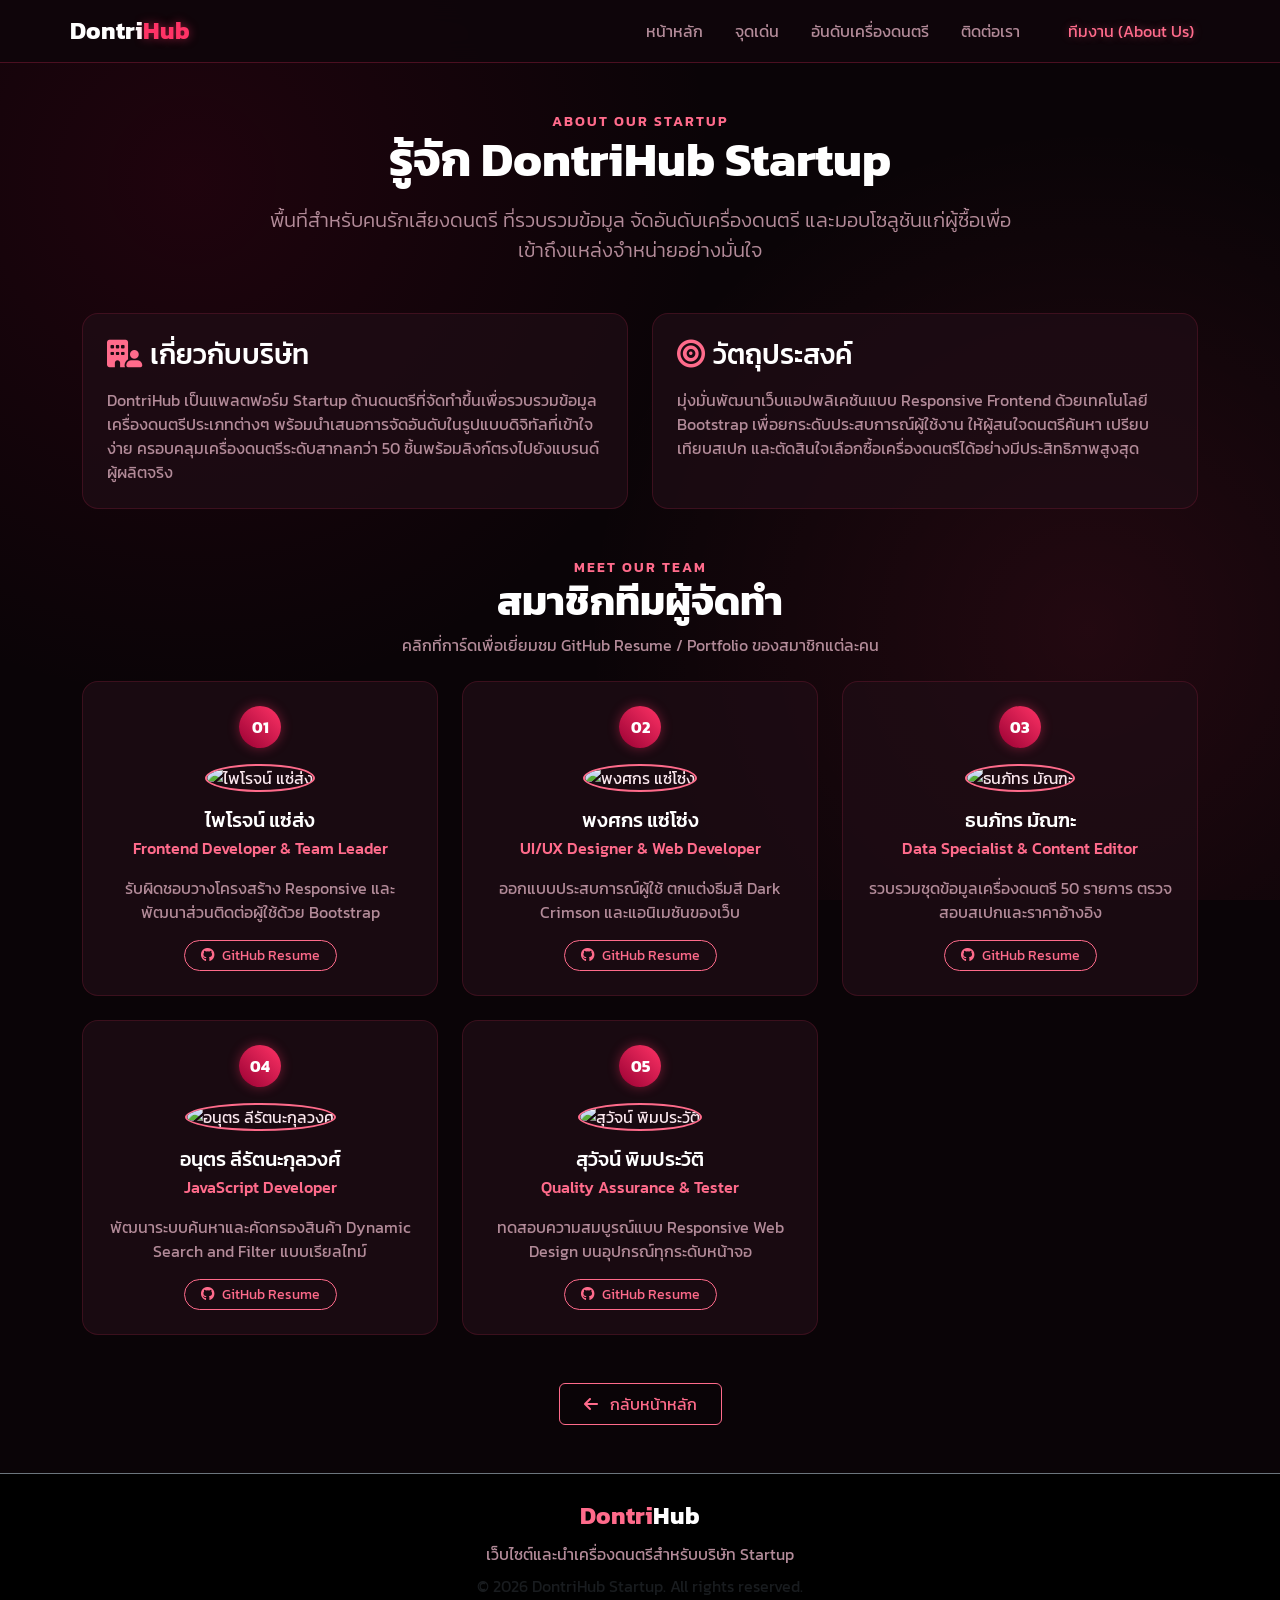
==== about.html @ ffc04650 "Add files via upload" ====
<!DOCTYPE html>
<html lang="th">

<head>
    <meta charset="UTF-8">
    <meta name="viewport" content="width=device-width, initial-scale=1.0">
    <title>Team Members & About Us - DontriHub</title>

    <!-- Bootstrap 5 CSS -->
    <link href="https://cdn.jsdelivr.net/npm/bootstrap@5.3.2/dist/css/bootstrap.min.css" rel="stylesheet">

    <!-- Google Fonts & Font Awesome -->
    <link href="https://fonts.googleapis.com/css2?family=Kanit:wght@300;400;500;600;700&display=swap" rel="stylesheet">
    <link rel="stylesheet" href="https://cdnjs.cloudflare.com/ajax/libs/font-awesome/6.4.0/css/all.min.css">

    <!-- Custom CSS -->
    <link rel="stylesheet" href="style.css">
</head>

<body>

    <!-- Header / Navbar -->
    <header class="sticky-top bg-dark-nav">
        <nav class="navbar navbar-expand-lg navbar-dark container py-2">
            <a class="navbar-brand logo fw-bold" href="index.html">Dontri<span>Hub</span></a>
            <button class="navbar-toggler" type="button" data-bs-toggle="collapse" data-bs-target="#navbarNav">
                <span class="navbar-toggler-icon"></span>
            </button>
            <div class="collapse navbar-collapse" id="navbarNav">
                <ul class="navbar-nav ms-auto align-items-center gap-lg-3">
                    <li class="nav-item"><a class="nav-link" href="index.html#header">หน้าหลัก</a></li>
                    <li class="nav-item"><a class="nav-link" href="index.html#features">จุดเด่น</a></li>
                    <li class="nav-item"><a class="nav-link" href="index.html#catalog">อันดับเครื่องดนตรี</a></li>
                    <li class="nav-item"><a class="nav-link" href="index.html#contact">ติดต่อเรา</a></li>
                    <li class="nav-item"><a class="nav-link btn btn-outline-pink px-3 active ms-lg-2 mt-2 mt-lg-0"
                            href="about.html">ทีมงาน (About Us)</a></li>
                </ul>
            </div>
        </nav>
    </header>

    <!-- MAIN CONTAINER FOR ABOUT & TEAM MEMBERS -->
    <main class="py-5">
        <div class="container">

            <!-- SECTION: COMPANY ABOUT -->
            <div class="text-center mb-5">
                <div class="sub-tag">ABOUT OUR STARTUP</div>
                <h1 class="display-5 fw-bold text-white mb-3">รู้จัก DontriHub Startup</h1>
                <p class="lead text-sub col-lg-8 mx-auto">พื้นที่สำหรับคนรักเสียงดนตรี ที่รวบรวมข้อมูล
                    จัดอันดับเครื่องดนตรี และมอบโซลูชันแก่ผู้ซื้อเพื่อเข้าถึงแหล่งจำหน่ายอย่างมั่นใจ</p>
            </div>

            <div class="row g-4 mb-5">
                <div class="col-md-6">
                    <div class="info-card p-4 h-100 rounded-4">
                        <h3 class="text-white mb-3"><i
                                class="fa-solid fa-building-user text-pink me-2"></i>เกี่ยวกับบริษัท</h3>
                        <p class="text-sub mb-0">DontriHub เป็นแพลตฟอร์ม Startup
                            ด้านดนตรีที่จัดทำขึ้นเพื่อรวบรวมข้อมูลเครื่องดนตรีประเภทต่างๆ
                            พร้อมนำเสนอการจัดอันดับในรูปแบบดิจิทัลที่เข้าใจง่าย ครอบคลุมเครื่องดนตรีระดับสากลกว่า 50
                            ชิ้นพร้อมลิงก์ตรงไปยังแบรนด์ผู้ผลิตจริง</p>
                    </div>
                </div>
                <div class="col-md-6">
                    <div class="info-card p-4 h-100 rounded-4">
                        <h3 class="text-white mb-3"><i class="fa-solid fa-bullseye text-pink me-2"></i>วัตถุประสงค์</h3>
                        <p class="text-sub mb-0">มุ่งมั่นพัฒนาเว็บแอปพลิเคชันแบบ Responsive Frontend ด้วยเทคโนโลยี
                            Bootstrap เพื่อยกระดับประสบการณ์ผู้ใช้งาน ให้ผู้สนใจดนตรีค้นหา เปรียบเทียบสเปก
                            และตัดสินใจเลือกซื้อเครื่องดนตรีได้อย่างมีประสิทธิภาพสูงสุด</p>
                    </div>
                </div>
            </div>

            <!-- SECTION: TEAM MEMBERS PAGE (3 row Desktop, 2 row Tablet, 1 row Mobile Requirement) -->
            <div class="text-center mb-4">
                <div class="sub-tag">MEET OUR TEAM</div>
                <h2 class="display-6 fw-bold text-white">สมาชิกทีมผู้จัดทำ</h2>
                <p class="text-sub">คลิกที่การ์ดเพื่อเยี่ยมชม GitHub Resume / Portfolio ของสมาชิกแต่ละคน</p>
            </div>

            <!-- Responsive Grid: Desktop col-lg-4 (3 per row), Tablet col-md-6 (2 per row), Mobile col-12 (1 per row) -->
            <div class="row g-4">
                <!-- Member 1 -->
                <div class="col-lg-4 col-md-6 col-12">
                    <div class="team-card p-4 rounded-4 h-100 text-center">
                        <div class="member-num mx-auto mb-3">01</div>
                        <img src="https://6840060624.github.io/resume/profile.png"
                            alt="ไพโรจน์ แซ่ส่ง" class="member-img rounded-circle mb-3">
                        <h5 class="text-white mb-1">ไพโรจน์ แซ่ส่ง</h5>
                        <p class="text-pink fw-medium mb-3">Frontend Developer & Team Leader</p>
                        <p class="text-sub fs-6 mb-3">รับผิดชอบวางโครงสร้าง Responsive และพัฒนาส่วนติดต่อผู้ใช้ด้วย
                            Bootstrap</p>
                        <a href="https://6840060624.github.io/resume/?classId=8edba749-00ff-4419-bfad-eb524bf9bf3a&assignmentId=7cbeefea-71c9-49ce-b00a-52d66245e713&submissionId=04a38ff7-b4b9-1546-bc8c-7e1be728fe62" target="_blank"
                            class="btn btn-sm btn-outline-pink rounded-pill px-3"><i
                                class="fa-brands fa-github me-1"></i> GitHub Resume</a>
                    </div>
                </div>

                <!-- Member 2 -->
                <div class="col-lg-4 col-md-6 col-12">
                    <div class="team-card p-4 rounded-4 h-100 text-center">
                        <div class="member-num mx-auto mb-3">02</div>
                        <img src="https://6840060616.github.io/resume/Peng.jpeg"
                            alt="พงศกร แซ่โซ่ง" class="member-img rounded-circle mb-3">
                        <h5 class="text-white mb-1">พงศกร แซ่โซ่ง</h5>
                        <p class="text-pink fw-medium mb-3">UI/UX Designer & Web Developer</p>
                        <p class="text-sub fs-6 mb-3">ออกแบบประสบการณ์ผู้ใช้ ตกแต่งธีมสี Dark Crimson
                            และแอนิเมชันของเว็บ</p>
                        <a href="https://6840060616.github.io/resume/" target="_blank"
                            class="btn btn-sm btn-outline-pink rounded-pill px-3"><i
                                class="fa-brands fa-github me-1"></i> GitHub Resume</a>
                    </div>
                </div>

                <!-- Member 3 -->
                <div class="col-lg-4 col-md-6 col-12">
                    <div class="team-card p-4 rounded-4 h-100 text-center">
                        <div class="member-num mx-auto mb-3">03</div>
                        <img src="https://6840010635.github.io/resume/tiger.jpeg"
                            alt="ธนภัทร มัณฑะ" class="member-img rounded-circle mb-3">
                        <h5 class="text-white mb-1">ธนภัทร มัณฑะ</h5>
                        <p class="text-pink fw-medium mb-3">Data Specialist & Content Editor</p>
                        <p class="text-sub fs-6 mb-3">รวบรวมชุดข้อมูลเครื่องดนตรี 50 รายการ ตรวจสอบสเปกและราคาอ้างอิง
                        </p>
                        <a href="https://6840010635.github.io/resume/" target="_blank"
                            class="btn btn-sm btn-outline-pink rounded-pill px-3"><i
                                class="fa-brands fa-github me-1"></i> GitHub Resume</a>
                    </div>
                </div>

                <!-- Member 4 -->
                <div class="col-lg-4 col-md-6 col-12">
                    <div class="team-card p-4 rounded-4 h-100 text-center">
                        <div class="member-num mx-auto mb-3">04</div>
                        <img src="https://6840060632.github.io/resume/assets/images/profile.jpg"
                            alt="อนุตร ลีรัตนะกุลวงศ์" class="member-img rounded-circle mb-3">
                        <h5 class="text-white mb-1">อนุตร ลีรัตนะกุลวงศ์</h5>
                        <p class="text-pink fw-medium mb-3">JavaScript Developer</p>
                        <p class="text-sub fs-6 mb-3">พัฒนาระบบค้นหาและคัดกรองสินค้า Dynamic Search and Filter
                            แบบเรียลไทม์</p>
                        <a href="https://6840060632.github.io/resume/" target="_blank"
                            class="btn btn-sm btn-outline-pink rounded-pill px-3"><i
                                class="fa-brands fa-github me-1"></i> GitHub Resume</a>
                    </div>
                </div>

                <!-- Member 5 -->
                <div class="col-lg-4 col-md-6 col-12">
                    <div class="team-card p-4 rounded-4 h-100 text-center">
                        <div class="member-num mx-auto mb-3">05</div>
                        <img src="https://mennoy2002-droid.github.io/RESUME/%E0%B8%A0%E0%B8%B2%E0%B8%9E.png"
                            alt="สุวัจน์ พิมประวัติ" class="member-img rounded-circle mb-3">
                        <h5 class="text-white mb-1">สุวัจน์ พิมประวัติ</h5>
                        <p class="text-pink fw-medium mb-3">Quality Assurance & Tester</p>
                        <p class="text-sub fs-6 mb-3">ทดสอบความสมบูรณ์แบบ Responsive Web Design บนอุปกรณ์ทุกระดับหน้าจอ
                        </p>
                        <a href="https://mennoy2002-droid.github.io/RESUME/index.html?classId=8edba749-00ff-4419-bfad-eb524bf9bf3a&assignmentId=7cbeefea-71c9-49ce-b00a-52d66245e713&submissionId=786909f5-c47a-9a5e-618a-8c4522b36c8c#skills"
                            class="btn btn-sm btn-outline-pink rounded-pill px-3"><i
                                class="fa-brands fa-github me-1"></i> GitHub Resume</a>
                    </div>
                </div>
            </div>

            <div class="text-center mt-5">
                <a href="index.html" class="btn btn-outline-pink px-4 py-2"><i class="fa-solid fa-arrow-left me-2"></i>
                    กลับหน้าหลัก</a>
            </div>

        </div>
    </main>

    <!-- Footer -->
    <footer class="py-4 bg-black border-top border-secondary text-center mt-auto">
        <div class="container">
            <div class="f-logo fw-bold fs-4 text-pink mb-2">Dontri<span class="text-white">Hub</span></div>
            <p class="text-sub mb-1">เว็บไซต์และนำเครื่องดนตรีสำหรับบริษัท Startup</p>
            <div class="copyright text-muted mt-2">© 2026 DontriHub Startup. All rights reserved.</div>
        </div>
    </footer>

    <!-- Bootstrap 5 JS Bundle -->
    <script src="https://cdn.jsdelivr.net/npm/bootstrap@5.3.2/dist/js/bootstrap.bundle.min.js"></script>
</body>

</html>
---- style.css ----
:root {
    --bg-dark: #0a0407;
    --bg-card: rgba(32, 14, 22, 0.7);
    --bg-card-hover: rgba(55, 20, 35, 0.85);
    --accent-red: #ff3366;
    --accent-pastel-pink: #ff6b8b;
    --accent-crimson: #990033;
    --text-main: #fce8ef;
    --text-sub: #b38b99;
    --border-glow: rgba(255, 51, 102, 0.25);
    --nav-bg: rgba(15, 6, 11, 0.95);
}

* {
    box-sizing: border-box;
    font-family: 'Kanit', sans-serif;
}

body {
    background-color: var(--bg-dark);
    color: var(--text-main);
    min-height: 100vh;
    background-image: 
        radial-gradient(circle at 15% 20%, rgba(153, 0, 51, 0.15) 0%, transparent 40%),
        radial-gradient(circle at 85% 70%, rgba(255, 51, 102, 0.1) 0%, transparent 40%);
    background-attachment: fixed;
    display: flex;
    flex-direction: column;
}

.bg-dark-nav {
    background: var(--nav-bg);
    backdrop-filter: blur(12px);
    border-bottom: 1px solid var(--border-glow);
}

.text-pink {
    color: var(--accent-pastel-pink) !important;
}

.text-sub {
    color: var(--text-sub) !important;
}

.bg-pink {
    background-color: var(--accent-red) !important;
}

.bg-card-dark {
    background-color: rgba(20, 8, 14, 0.5);
}

/* Logo */
.logo {
    font-size: 1.5rem;
    color: #fff !important;
}

.logo span {
    color: var(--accent-red);
    text-shadow: 0 0 10px rgba(255, 51, 102, 0.5);
}

/* Navigation Links */
.navbar-dark .navbar-nav .nav-link {
    color: var(--text-sub);
    font-weight: 400;
    transition: all 0.3s ease;
}

.navbar-dark .navbar-nav .nav-link:hover,
.navbar-dark .navbar-nav .nav-link.active {
    color: var(--accent-pastel-pink);
    text-shadow: 0 0 8px rgba(255, 107, 139, 0.4);
}

.btn-outline-pink {
    color: var(--accent-pastel-pink);
    border-color: var(--accent-pastel-pink);
}

.btn-outline-pink:hover {
    background-color: var(--accent-red);
    border-color: var(--accent-red);
    color: #fff;
    box-shadow: 0 0 12px rgba(255, 51, 102, 0.4);
}

.btn-primary-custom {
    background: linear-gradient(45deg, var(--accent-crimson), var(--accent-red));
    color: #fff;
    border: none;
    border-radius: 30px;
    font-weight: 600;
    box-shadow: 0 4px 15px rgba(255, 51, 102, 0.4);
    transition: all 0.3s ease;
}

.btn-primary-custom:hover {
    transform: translateY(-2px);
    color: #fff;
    box-shadow: 0 6px 20px rgba(255, 51, 102, 0.6);
}

/* Hero Section */
.hero-banner {
    background: linear-gradient(135deg, rgba(35, 12, 23, 0.8), rgba(18, 5, 11, 0.9));
    border: 1px solid var(--border-glow);
    box-shadow: 0 15px 35px rgba(0, 0, 0, 0.5);
}

.sub-tag {
    color: var(--accent-pastel-pink);
    font-size: 0.85rem;
    font-weight: 600;
    letter-spacing: 2px;
    text-transform: uppercase;
}

/* Vinyl Disc Animation */
.vinyl-wrapper {
    position: relative;
    width: 220px;
    height: 220px;
}

.vinyl-disc {
    width: 100%;
    height: 100%;
    border-radius: 50%;
    background: radial-gradient(circle, #222 18%, #111 20%, #111 21%, #000 22%, #000 40%, #111 41%, #111 60%, #000 61%);
    box-shadow: 0 0 30px rgba(255, 51, 102, 0.3);
    display: flex;
    justify-content: center;
    align-items: center;
    animation: rotateVinyl 12s linear infinite;
}

.vinyl-center {
    width: 80px;
    height: 80px;
    border-radius: 50%;
    background: linear-gradient(45deg, var(--accent-crimson), var(--accent-red));
    display: flex;
    justify-content: center;
    align-items: center;
    color: #fff;
    font-size: 1.8rem;
    border: 3px solid #000;
}

@keyframes rotateVinyl {
    from { transform: rotate(0deg); }
    to { transform: rotate(360deg); }
}

/* Feature Cards */
.feature-card {
    background: var(--bg-card);
    border: 1px solid rgba(255, 51, 102, 0.15);
    border-radius: 18px;
    transition: all 0.3s ease;
}

.feature-card:hover {
    transform: translateY(-6px);
    background: var(--bg-card-hover);
    border-color: var(--accent-pastel-pink);
    box-shadow: 0 10px 25px rgba(255, 51, 102, 0.25);
}

.feature-icon {
    font-size: 2.5rem;
    color: var(--accent-pastel-pink);
}

/* Controls Bar */
.controls-bar {
    background: rgba(20, 8, 14, 0.8);
    border: 1px solid rgba(255, 51, 102, 0.15);
}

.tab-btn {
    background: rgba(45, 18, 30, 0.5);
    color: var(--text-sub);
    border: 1px solid rgba(255, 51, 102, 0.2);
    padding: 0.5rem 1rem;
    border-radius: 20px;
    cursor: pointer;
    font-size: 0.9rem;
    transition: all 0.3s;
}

.tab-btn.active, .tab-btn:hover {
    background: linear-gradient(45deg, var(--accent-crimson), var(--accent-red));
    color: #fff;
    border-color: transparent;
    box-shadow: 0 2px 10px rgba(255, 51, 102, 0.3);
}

.search-box {
    position: relative;
    min-width: 260px;
}

.search-box input {
    width: 100%;
    background: rgba(30, 10, 20, 0.8);
    border: 1px solid var(--border-glow);
    padding: 0.55rem 1rem 0.55rem 2.5rem;
    border-radius: 20px;
    color: #fff;
    font-size: 0.9rem;
    outline: none;
}

.search-box i {
    position: absolute;
    left: 1rem;
    top: 50%;
    transform: translateY(-50%);
    color: var(--text-sub);
}

/* Product Cards Grid */
.products-grid {
    display: grid;
    grid-template-columns: repeat(auto-fill, minmax(250px, 1fr));
    gap: 1.5rem;
}

.product-card {
    background: var(--bg-card);
    border: 1px solid rgba(255, 51, 102, 0.15);
    border-radius: 18px;
    overflow: hidden;
    transition: all 0.3s ease;
    display: flex;
    flex-direction: column;
    position: relative;
}

.product-card:hover {
    transform: translateY(-6px);
    background: var(--bg-card-hover);
    border-color: var(--accent-pastel-pink);
    box-shadow: 0 10px 25px rgba(255, 51, 102, 0.25);
}

.card-badge {
    position: absolute;
    top: 12px;
    left: 12px;
    background: rgba(153, 0, 51, 0.85);
    color: #fff;
    padding: 0.2rem 0.6rem;
    border-radius: 10px;
    font-size: 0.75rem;
    font-weight: 600;
    backdrop-filter: blur(4px);
    z-index: 2;
}

.product-img {
    width: 100%;
    height: 190px;
    object-fit: cover;
    background: #150810;
    border-bottom: 1px solid rgba(255, 51, 102, 0.1);
}

.product-info {
    padding: 1.2rem;
    display: flex;
    flex-direction: column;
    flex: 1;
}

.product-title {
    font-size: 1.05rem;
    font-weight: 600;
    color: #fff;
    margin-bottom: 0.4rem;
}

.product-desc {
    font-size: 0.85rem;
    color: var(--text-sub);
    margin-bottom: 1rem;
    line-height: 1.4;
    display: -webkit-box;
    -webkit-line-clamp: 2;
    line-clamp: 2;
    -webkit-box-orient: vertical;
    overflow: hidden;
}

.product-meta {
    margin-top: auto;
    display: flex;
    justify-content: space-between;
    align-items: center;
    padding-top: 0.8rem;
    border-top: 1px solid rgba(255, 255, 255, 0.05);
}

.price {
    font-size: 1.1rem;
    font-weight: 700;
    color: var(--accent-pastel-pink);
}

.buy-btn {
    background: rgba(255, 51, 102, 0.15);
    color: var(--accent-pastel-pink);
    border: 1px solid var(--accent-red);
    padding: 0.35rem 0.8rem;
    border-radius: 12px;
    text-decoration: none;
    font-size: 0.85rem;
    font-weight: 500;
    transition: all 0.2s;
}

.buy-btn:hover {
    background: var(--accent-red);
    color: #fff;
}

/* Testimonials & Info Cards */
.testimonial-card, .info-card, .contact-box {
    background: var(--bg-card);
    border: 1px solid rgba(255, 51, 102, 0.15);
}

.user-avatar {
    width: 45px;
    height: 45px;
    font-size: 1rem;
}

/* CTA Card */
.cta-card {
    background: linear-gradient(135deg, rgba(50, 15, 30, 0.9), rgba(20, 5, 12, 0.95));
    border: 1px solid var(--border-glow);
    box-shadow: 0 10px 30px rgba(255, 51, 102, 0.2);
}

/* Social Buttons */
.social-btn {
    background: rgba(45, 18, 30, 0.6);
    color: #fff;
    border: 1px solid var(--border-glow);
    padding: 0.7rem 1.5rem;
    border-radius: 14px;
    text-decoration: none;
    font-size: 0.95rem;
    display: flex;
    align-items: center;
    gap: 0.6rem;
    transition: all 0.3s;
}

.social-btn:hover {
    background: var(--accent-red);
    color: #fff;
    transform: translateY(-3px);
    box-shadow: 0 5px 15px rgba(255, 51, 102, 0.4);
}

/* Team Card */
.team-card {
    background: var(--bg-card);
    border: 1px solid rgba(255, 51, 102, 0.15);
    transition: all 0.3s ease;
}

.team-card:hover {
    border-color: var(--accent-pastel-pink);
    background: var(--bg-card-hover);
    transform: translateY(-5px);
}

.member-num {
    width: 42px;
    height: 42px;
    background: linear-gradient(45deg, var(--accent-crimson), var(--accent-red));
    border-radius: 50%;
    display: flex;
    align-items: center;
    justify-content: center;
    font-weight: 700;
    color: #fff;
    box-shadow: 0 0 12px rgba(255, 51, 102, 0.4);
}

.member-img {
    width: 90px;
    height: 90px;
    object-fit: cover;
    border: 2px solid var(--accent-pastel-pink);
}

.max-w-800 {
    max-width: 800px;
}
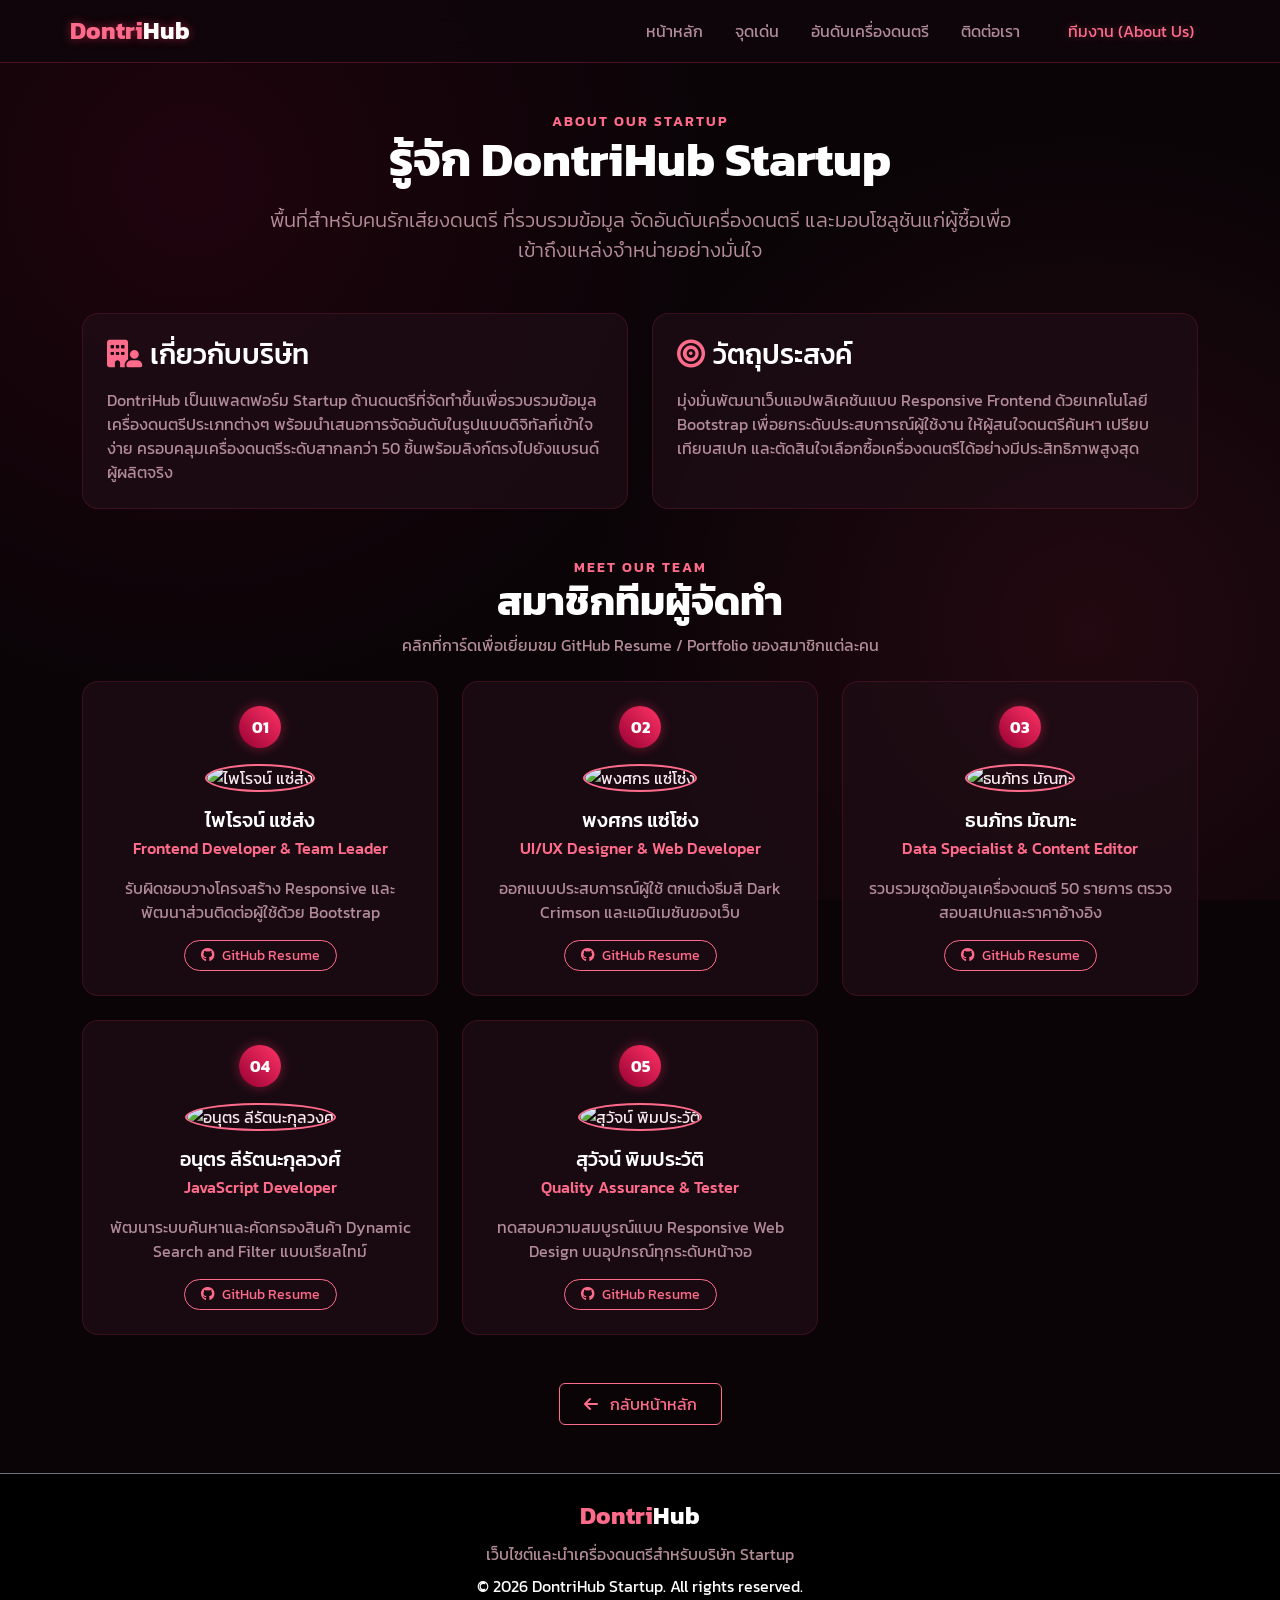
==== commit 520ec8e8: "Add files via upload" ====
--- a/about.html
+++ b/about.html
@@ -22,7 +22,8 @@
     <!-- Header / Navbar -->
     <header class="sticky-top bg-dark-nav">
         <nav class="navbar navbar-expand-lg navbar-dark container py-2">
-            <a class="navbar-brand logo fw-bold" href="index.html">Dontri<span>Hub</span></a>
+            <a class="navbar-brand logo fw-bold" href="index.html"><span class="text-pink">Dontri</span><span
+                    class="text-white">Hub</span></a>
             <button class="navbar-toggler" type="button" data-bs-toggle="collapse" data-bs-target="#navbarNav">
                 <span class="navbar-toggler-icon"></span>
             </button>
@@ -85,14 +86,14 @@
                 <div class="col-lg-4 col-md-6 col-12">
                     <div class="team-card p-4 rounded-4 h-100 text-center">
                         <div class="member-num mx-auto mb-3">01</div>
-                        <img src="https://6840060624.github.io/resume/profile.png"
-                            alt="ไพโรจน์ แซ่ส่ง" class="member-img rounded-circle mb-3">
+                        <img src="https://6840060624.github.io/resume/profile.png" alt="ไพโรจน์ แซ่ส่ง"
+                            class="member-img rounded-circle mb-3">
                         <h5 class="text-white mb-1">ไพโรจน์ แซ่ส่ง</h5>
                         <p class="text-pink fw-medium mb-3">Frontend Developer & Team Leader</p>
                         <p class="text-sub fs-6 mb-3">รับผิดชอบวางโครงสร้าง Responsive และพัฒนาส่วนติดต่อผู้ใช้ด้วย
                             Bootstrap</p>
-                        <a href="https://6840060624.github.io/resume/?classId=8edba749-00ff-4419-bfad-eb524bf9bf3a&assignmentId=7cbeefea-71c9-49ce-b00a-52d66245e713&submissionId=04a38ff7-b4b9-1546-bc8c-7e1be728fe62" target="_blank"
-                            class="btn btn-sm btn-outline-pink rounded-pill px-3"><i
+                        <a href="https://6840060624.github.io/resume/?classId=8edba749-00ff-4419-bfad-eb524bf9bf3a&assignmentId=7cbeefea-71c9-49ce-b00a-52d66245e713&submissionId=04a38ff7-b4b9-1546-bc8c-7e1be728fe62"
+                            target="_blank" class="btn btn-sm btn-outline-pink rounded-pill px-3"><i
                                 class="fa-brands fa-github me-1"></i> GitHub Resume</a>
                     </div>
                 </div>
@@ -101,8 +102,8 @@
                 <div class="col-lg-4 col-md-6 col-12">
                     <div class="team-card p-4 rounded-4 h-100 text-center">
                         <div class="member-num mx-auto mb-3">02</div>
-                        <img src="https://6840060616.github.io/resume/Peng.jpeg"
-                            alt="พงศกร แซ่โซ่ง" class="member-img rounded-circle mb-3">
+                        <img src="https://6840060616.github.io/resume/Peng.jpeg" alt="พงศกร แซ่โซ่ง"
+                            class="member-img rounded-circle mb-3">
                         <h5 class="text-white mb-1">พงศกร แซ่โซ่ง</h5>
                         <p class="text-pink fw-medium mb-3">UI/UX Designer & Web Developer</p>
                         <p class="text-sub fs-6 mb-3">ออกแบบประสบการณ์ผู้ใช้ ตกแต่งธีมสี Dark Crimson
@@ -117,8 +118,8 @@
                 <div class="col-lg-4 col-md-6 col-12">
                     <div class="team-card p-4 rounded-4 h-100 text-center">
                         <div class="member-num mx-auto mb-3">03</div>
-                        <img src="https://6840010635.github.io/resume/tiger.jpeg"
-                            alt="ธนภัทร มัณฑะ" class="member-img rounded-circle mb-3">
+                        <img src="https://6840010635.github.io/resume/tiger.jpeg" alt="ธนภัทร มัณฑะ"
+                            class="member-img rounded-circle mb-3">
                         <h5 class="text-white mb-1">ธนภัทร มัณฑะ</h5>
                         <p class="text-pink fw-medium mb-3">Data Specialist & Content Editor</p>
                         <p class="text-sub fs-6 mb-3">รวบรวมชุดข้อมูลเครื่องดนตรี 50 รายการ ตรวจสอบสเปกและราคาอ้างอิง
@@ -175,7 +176,7 @@
         <div class="container">
             <div class="f-logo fw-bold fs-4 text-pink mb-2">Dontri<span class="text-white">Hub</span></div>
             <p class="text-sub mb-1">เว็บไซต์และนำเครื่องดนตรีสำหรับบริษัท Startup</p>
-            <div class="copyright text-muted mt-2">© 2026 DontriHub Startup. All rights reserved.</div>
+            <div class="copyright text-white mt-2">© 2026 DontriHub Startup. All rights reserved.</div>
         </div>
     </footer>
 
--- a/style.css
+++ b/style.css
@@ -20,7 +20,7 @@
     background-color: var(--bg-dark);
     color: var(--text-main);
     min-height: 100vh;
-    background-image: 
+    background-image:
         radial-gradient(circle at 15% 20%, rgba(153, 0, 51, 0.15) 0%, transparent 40%),
         radial-gradient(circle at 85% 70%, rgba(255, 51, 102, 0.1) 0%, transparent 40%);
     background-attachment: fixed;
@@ -150,8 +150,13 @@
 }
 
 @keyframes rotateVinyl {
-    from { transform: rotate(0deg); }
-    to { transform: rotate(360deg); }
+    from {
+        transform: rotate(0deg);
+    }
+
+    to {
+        transform: rotate(360deg);
+    }
 }
 
 /* Feature Cards */
@@ -191,7 +196,8 @@
     transition: all 0.3s;
 }
 
-.tab-btn.active, .tab-btn:hover {
+.tab-btn.active,
+.tab-btn:hover {
     background: linear-gradient(45deg, var(--accent-crimson), var(--accent-red));
     color: #fff;
     border-color: transparent;
@@ -328,7 +334,9 @@
 }
 
 /* Testimonials & Info Cards */
-.testimonial-card, .info-card, .contact-box {
+.testimonial-card,
+.info-card,
+.contact-box {
     background: var(--bg-card);
     border: 1px solid rgba(255, 51, 102, 0.15);
 }
@@ -403,4 +411,4 @@
 
 .max-w-800 {
     max-width: 800px;
-}
+}
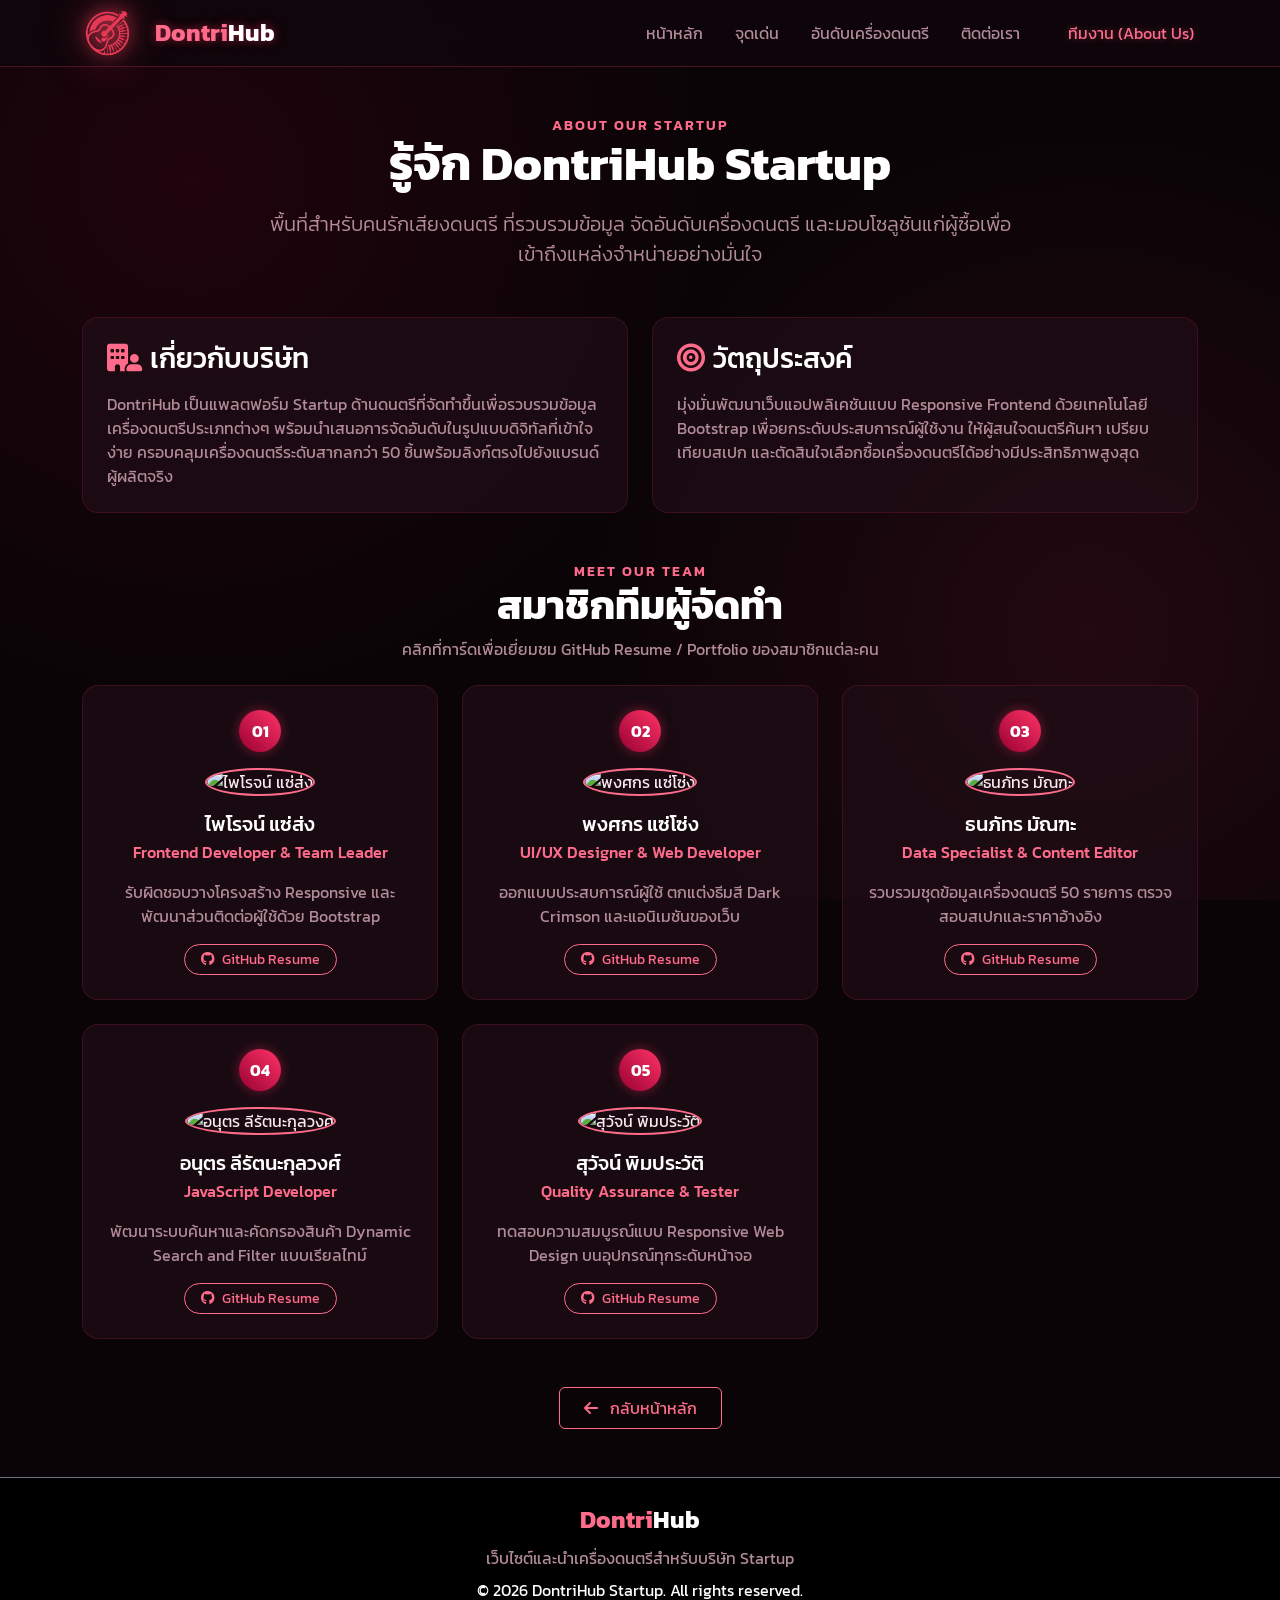
==== commit a5d92a06: "Add files via upload" ====
--- a/about.html
+++ b/about.html
@@ -22,6 +22,10 @@
     <!-- Header / Navbar -->
     <header class="sticky-top bg-dark-nav">
         <nav class="navbar navbar-expand-lg navbar-dark container py-2">
+            <a href="index.html#header">
+                <img src="Logo.png" alt="DontriHub Logo" class="rounded-circle mb-10 glow-logo"
+                    style="width: 75px; height: 50px; object-fit: cover; margin-right: 10px;">
+            </a>
             <a class="navbar-brand logo fw-bold" href="index.html"><span class="text-pink">Dontri</span><span
                     class="text-white">Hub</span></a>
             <button class="navbar-toggler" type="button" data-bs-toggle="collapse" data-bs-target="#navbarNav">
--- a/style.css
+++ b/style.css
@@ -411,4 +411,13 @@
 
 .max-w-800 {
     max-width: 800px;
+}
+
+.glow-logo {
+    filter: drop-shadow(0 0 8px rgba(240, 62, 92, 0.8)) drop-shadow(0 0 20px rgba(240, 62, 92, 0.5));
+    transition: filter 0.3s ease;
+}
+
+.glow-logo:hover {
+    filter: drop-shadow(0 0 12px rgba(240, 62, 92, 1.0)) drop-shadow(0 0 30px rgba(240, 62, 92, 0.8));
 }
